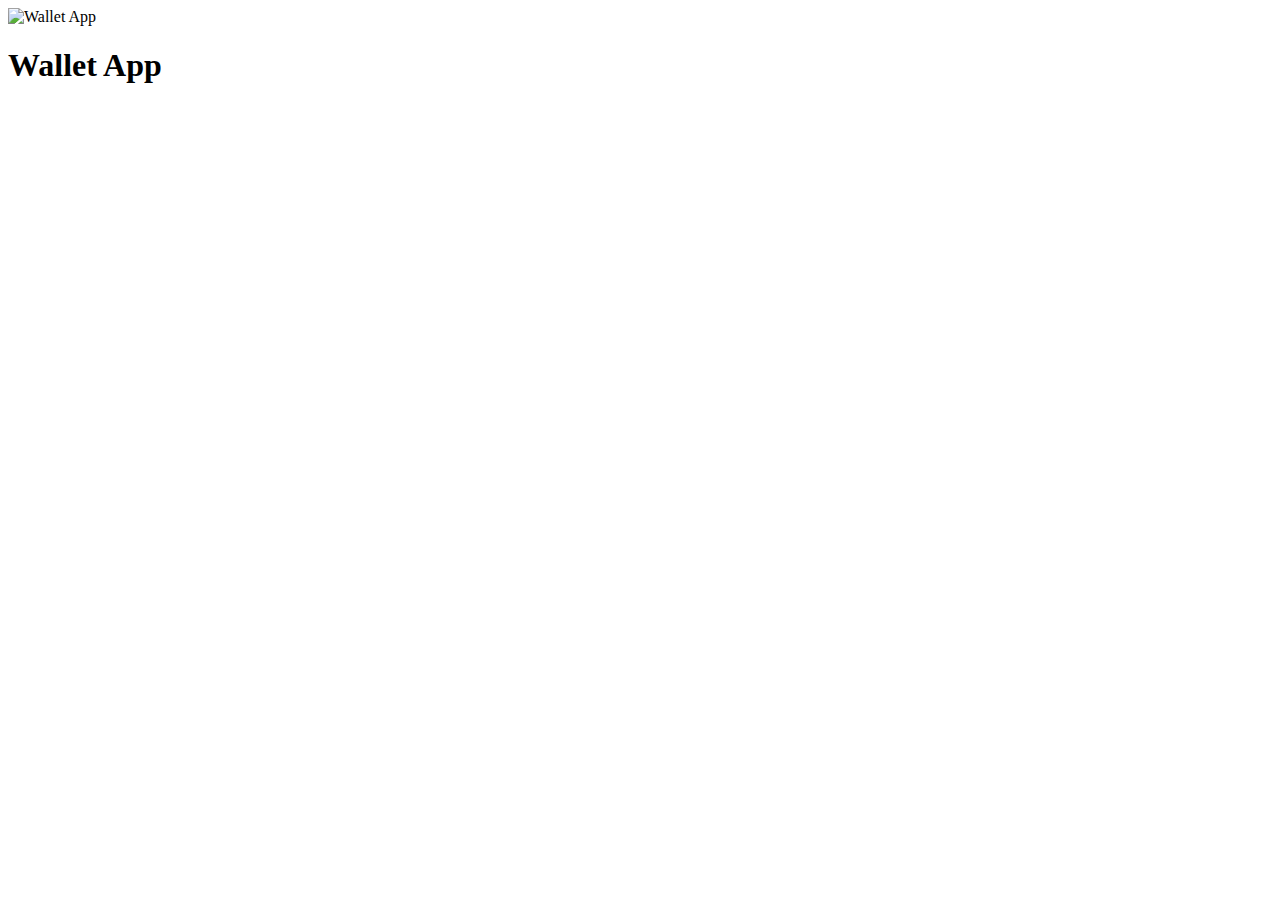
==== index.html @ 584c3dce "first commit" ====
<!DOCTYPE html>
<html>
  <head>
    <title>Wallet App - Login</title>
    <link rel="stylesheet" src="style.css" />
    <script src="index.js"></script>
  </head>
  <body>
    <img alt="Wallet App" src="img/logo.png" />
    <h1>Wallet App</h1>
  </body>
</html>
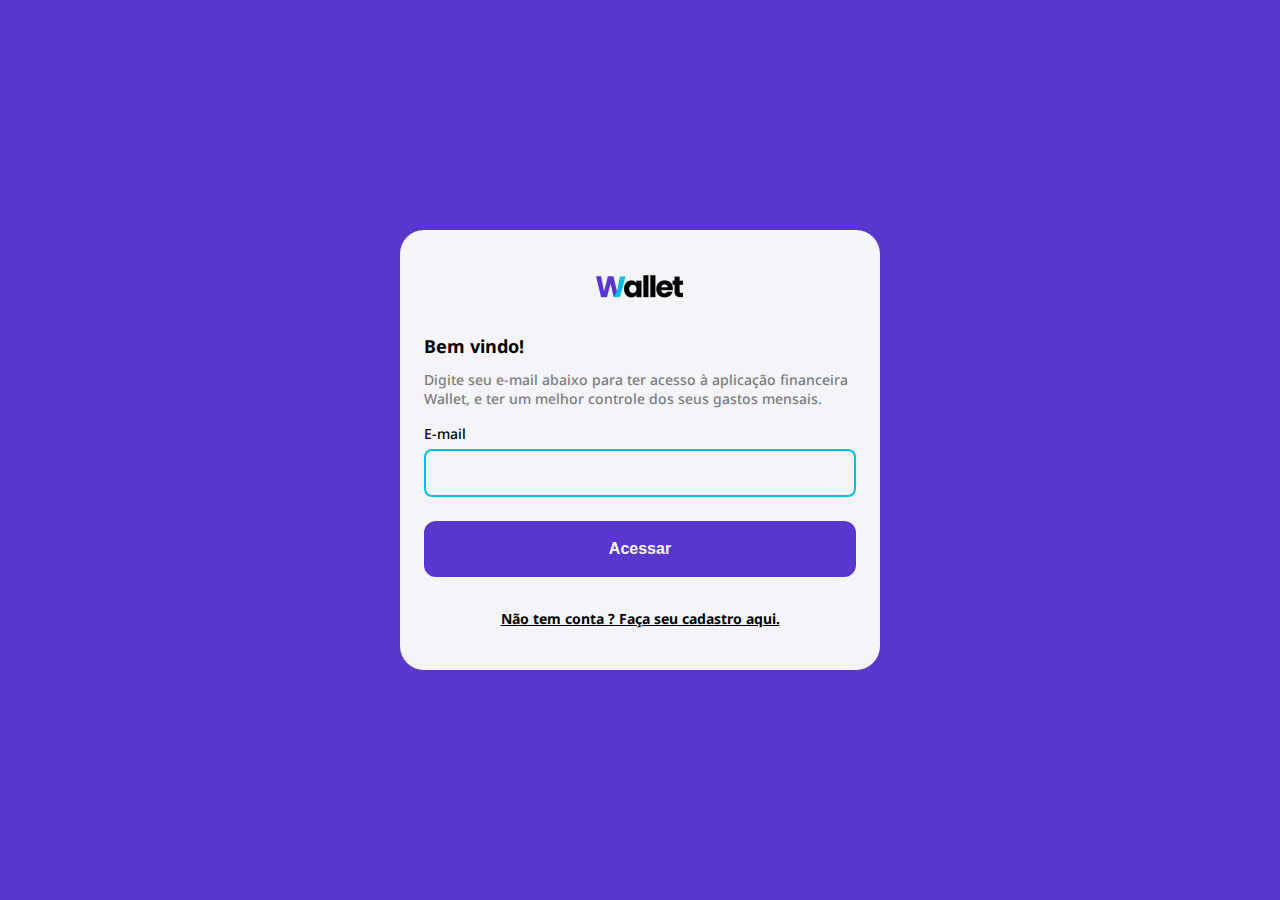
==== commit a9679a98: "feat: implement UI for auth screen" ====
--- a/index.html
+++ b/index.html
@@ -2,11 +2,31 @@
 <html>
   <head>
     <title>Wallet App - Login</title>
-    <link rel="stylesheet" src="style.css" />
+    <link rel="stylesheet" href="style.css" />
     <script src="index.js"></script>
   </head>
   <body>
-    <img alt="Wallet App" src="img/logo.png" />
-    <h1>Wallet App</h1>
+    <div class="auth-container">
+      <div class="auth-content">
+        <div class="auth-content-container">
+          <img class="logo" src="src/img/logo.png" alt="Wallet App" />
+          <h3 class="full-width text-left mt larger">Bem vindo!</h3>
+          <p class="mt small">
+            Digite seu e-mail abaixo para ter acesso à aplicação financeira
+            Wallet, e ter um melhor controle dos seus gastos mensais.
+          </p>
+          <label class="mt" for="imput-email">E-mail</label>
+          <imput
+            placeholder="email@exemplo.com"
+            class="mt smaller"
+            id="imput-email"
+            name="imput-email"
+            type="email"
+          ></imput>
+          <button class="full-width mt large">Acessar</button>
+          <a class="mt larger">Não tem conta ? Faça seu cadastro aqui.</a>
+        </div>
+      </div>
+    </div>
   </body>
 </html>
--- a/style.css
+++ b/style.css
@@ -0,0 +1,144 @@
+@import url("https://fonts.googleapis.com/css2?family=Noto+Sans:ital,wght@0,100;0,200;0,300;0,400;0,500;0,600;0,700;0,800;0,900;1,100;1,200;1,300;1,400;1,500;1,600;1,700;1,800;1,900&display=swap");
+
+body {
+  padding: 0px;
+  margin: 0px;
+  font-family: "Noto Sans", sans-serif;
+  color: #010400;
+}
+h1 {
+  font-size: 40px;
+  font-weight: bolder;
+  margin: 0px;
+  padding: 0px;
+}
+h2 {
+  font-size: 24px;
+  font-weight: bold;
+  margin: 0px;
+  padding: 0px;
+}
+h3 {
+  font-size: 18px;
+  font-weight: bold;
+  margin: 0px;
+  padding: 0px;
+}
+h4 {
+  font-size: 16px;
+  font-weight: 700;
+  margin: 0px;
+  padding: 0px;
+  color: #7c7c7c;
+}
+p {
+  font-size: 14px;
+  font-weight: 500;
+  margin: 0px;
+  padding: 0px;
+  color: #7c7c7c;
+}
+label {
+  width: 100%;
+  font-size: 14px;
+  font-weight: 500;
+  margin: 0px;
+  padding: 0px;
+  color: #010400;
+}
+a {
+  font-size: 14px;
+  font-weight: 700;
+  margin: 0px;
+  padding: 0px;
+  color: #010400;
+  text-decoration: underline;
+}
+button {
+  background-color: #5936cd;
+  height: 56px;
+  width: 432px;
+  border-radius: 12px;
+  color: #f4f4f9;
+  font-weight: bold;
+  font-size: 16px;
+  border-color: #5936cd;
+  border-width: 2px;
+  border-style: solid;
+}
+button.small {
+  background-color: #f4f4f9;
+  color: #010400;
+  font-size: 14px;
+  border-radius: 8px;
+  width: 90px;
+  height: 36px;
+}
+imput {
+  background-color: #f4f4f9;
+  width: 100%;
+  height: 48px;
+  border-color: #06bee1;
+  border-style: solid;
+  border-width: 2px;
+  border-radius: 8px;
+  color: #010400;
+  font-size: 16px;
+  padding: 6px;
+  box-sizing: border-box;
+}
+.full-width {
+  width: 100%;
+}
+.text-center {
+  text-align: center;
+}
+.text-left {
+  text-align: left;
+}
+.mt {
+  margin-top: 16px;
+}
+.mt.larger {
+  margin-top: 32px;
+}
+.mt.large {
+  margin-top: 24px;
+}
+.mt.small {
+  margin-top: 12px;
+}
+.mt.smaller {
+  margin-top: 6px;
+}
+.logo {
+  width: 88px;
+  height: auto;
+}
+.auth-container {
+  width: 100vw;
+  height: 100vh;
+  display: flex;
+  align-items: center;
+  justify-content: center;
+  background-color: #5936cd;
+}
+.auth-content {
+  display: flex;
+  align-items: center;
+  justify-content: center;
+  width: 480px;
+  height: auto;
+  min-height: 440px;
+  background-color: #f4f4f9;
+  border-radius: 24px;
+}
+.auth-content-container {
+  display: flex;
+  flex-direction: column;
+  align-items: center;
+  justify-content: center;
+  width: 100%;
+  height: 100%;
+  padding: 24px;
+}
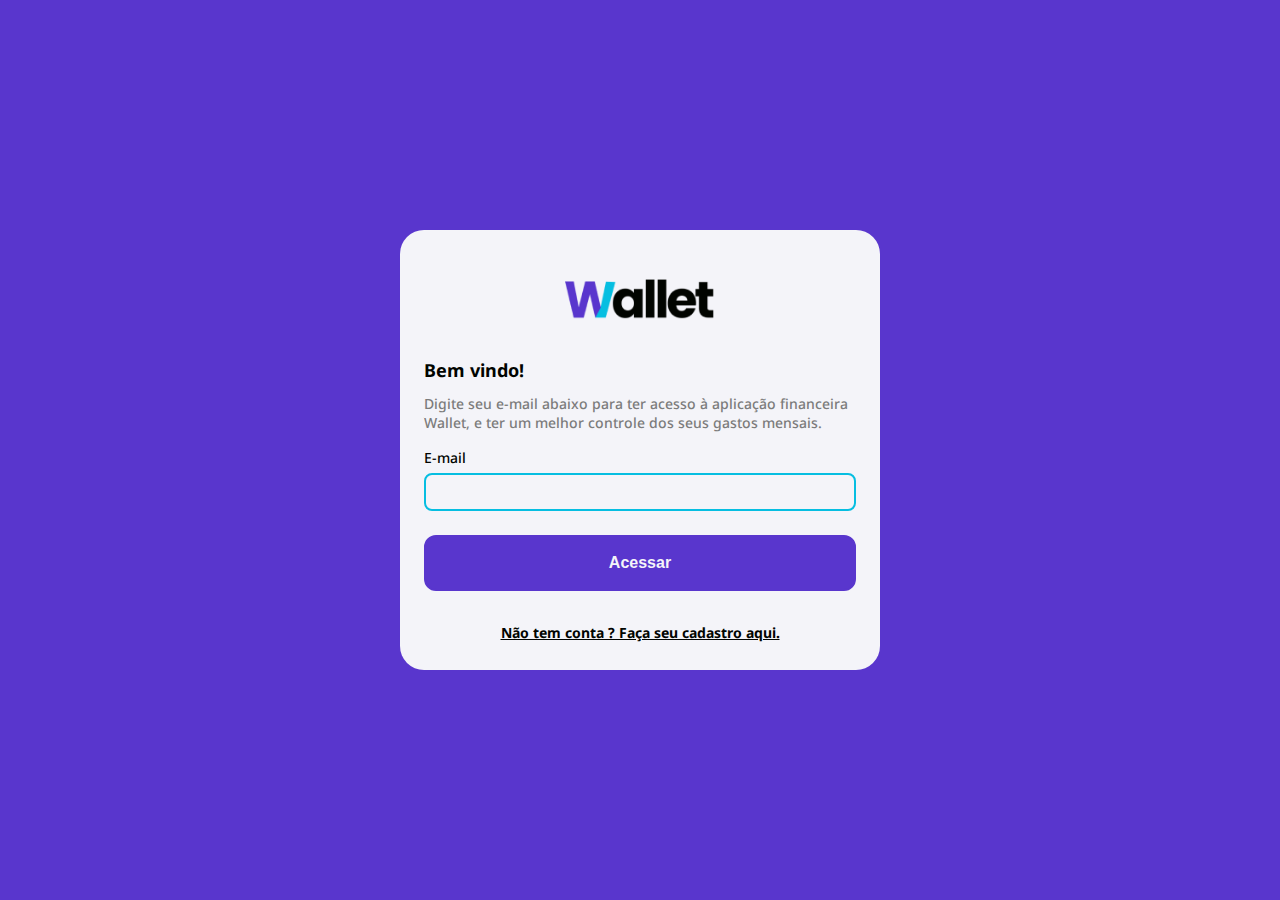
==== commit bfdd2dc8: "register page" ====
--- a/index.html
+++ b/index.html
@@ -9,7 +9,7 @@
     <div class="auth-container">
       <div class="auth-content">
         <div class="auth-content-container">
-          <img class="logo" src="src/img/logo.png" alt="Wallet App" />
+          <img class="logo mt" src="src/img/logo.png" alt="Wallet App" />
           <h3 class="full-width text-left mt larger">Bem vindo!</h3>
           <p class="mt small">
             Digite seu e-mail abaixo para ter acesso à aplicação financeira
@@ -21,10 +21,14 @@
             class="mt smaller"
             id="imput-email"
             name="imput-email"
-            type="email"
+            type="text"
           ></imput>
-          <button class="full-width mt large">Acessar</button>
-          <a class="mt larger">Não tem conta ? Faça seu cadastro aqui.</a>
+          <button onclick="onClickLogin()" class="full-width mt large">
+            Acessar
+          </button>
+          <a href="src/pages/register/index.html" class="mt larger"
+            >Não tem conta ? Faça seu cadastro aqui.</a
+          >
         </div>
       </div>
     </div>
--- a/style.css
+++ b/style.css
@@ -65,6 +65,7 @@
   border-color: #5936cd;
   border-width: 2px;
   border-style: solid;
+  cursor: pointer;
 }
 button.small {
   background-color: #f4f4f9;
@@ -77,7 +78,7 @@
 imput {
   background-color: #f4f4f9;
   width: 100%;
-  height: 48px;
+  height: 38px;
   border-color: #06bee1;
   border-style: solid;
   border-width: 2px;
@@ -112,7 +113,7 @@
   margin-top: 6px;
 }
 .logo {
-  width: 88px;
+  width: 150px;
   height: auto;
 }
 .auth-container {
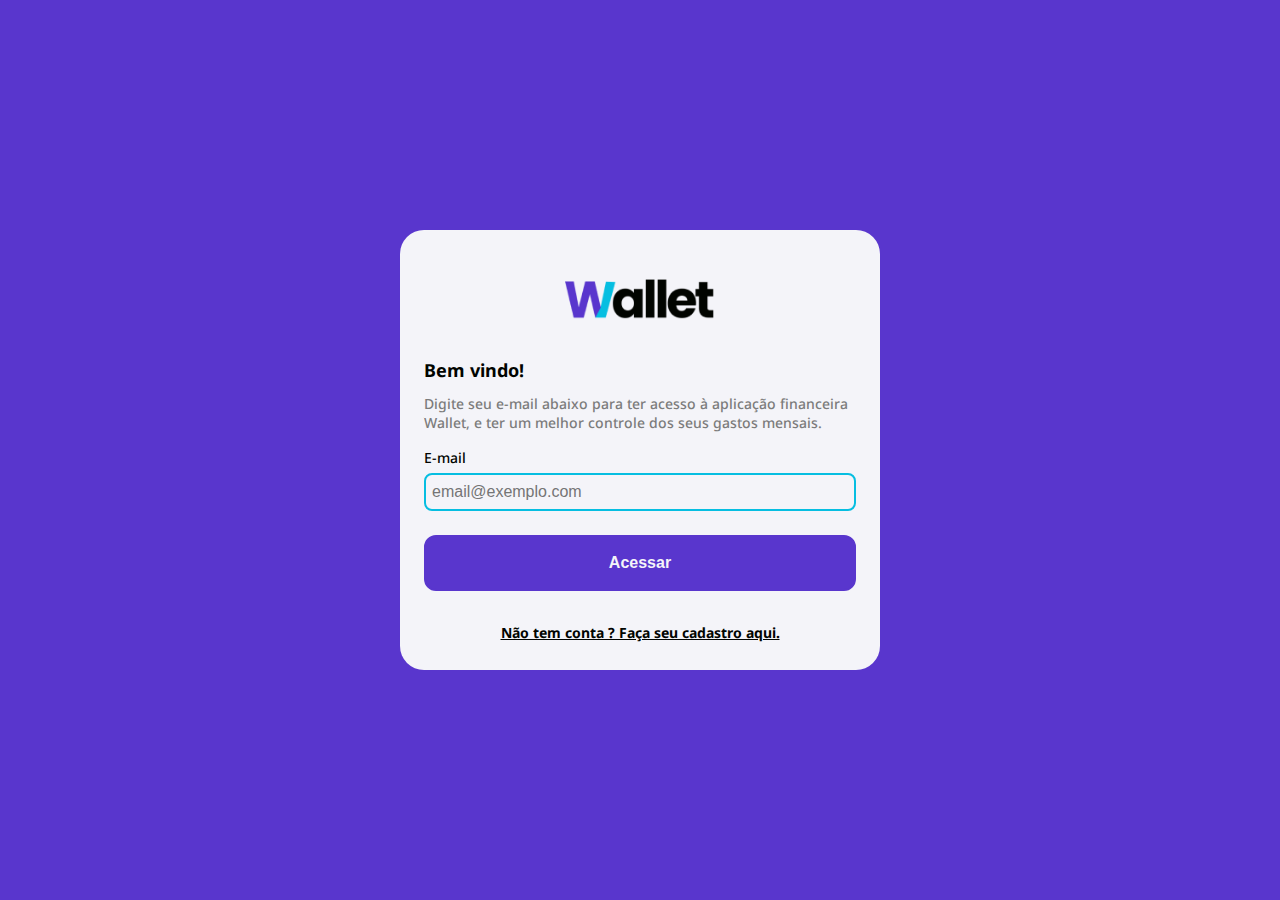
==== commit 285a03ec: "feat: integrate user initial validation" ====
--- a/index.html
+++ b/index.html
@@ -16,13 +16,13 @@
             Wallet, e ter um melhor controle dos seus gastos mensais.
           </p>
           <label class="mt" for="imput-email">E-mail</label>
-          <imput
+          <input
             placeholder="email@exemplo.com"
             class="mt smaller"
             id="imput-email"
             name="imput-email"
             type="text"
-          ></imput>
+          ></input>
           <button onclick="onClickLogin()" class="full-width mt large">
             Acessar
           </button>
--- a/style.css
+++ b/style.css
@@ -75,7 +75,7 @@
   width: 90px;
   height: 36px;
 }
-imput {
+input {
   background-color: #f4f4f9;
   width: 100%;
   height: 38px;
